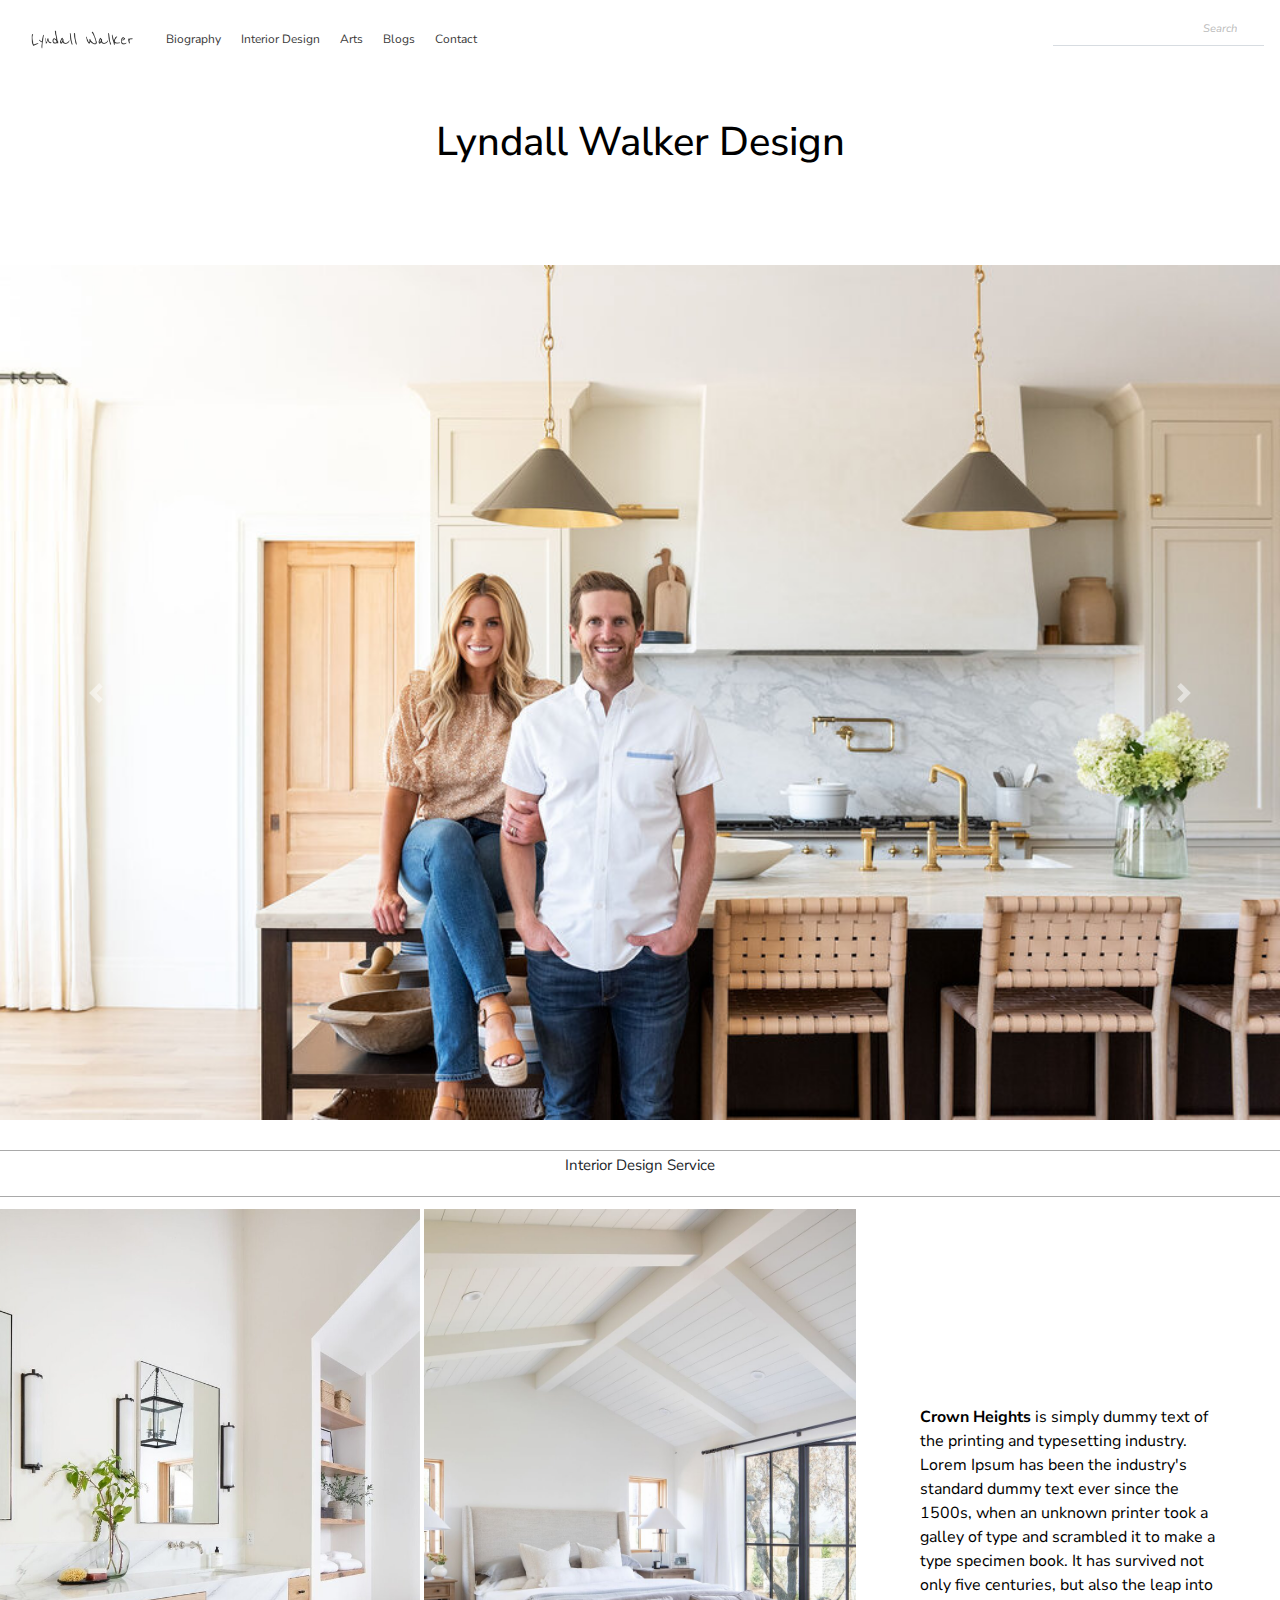
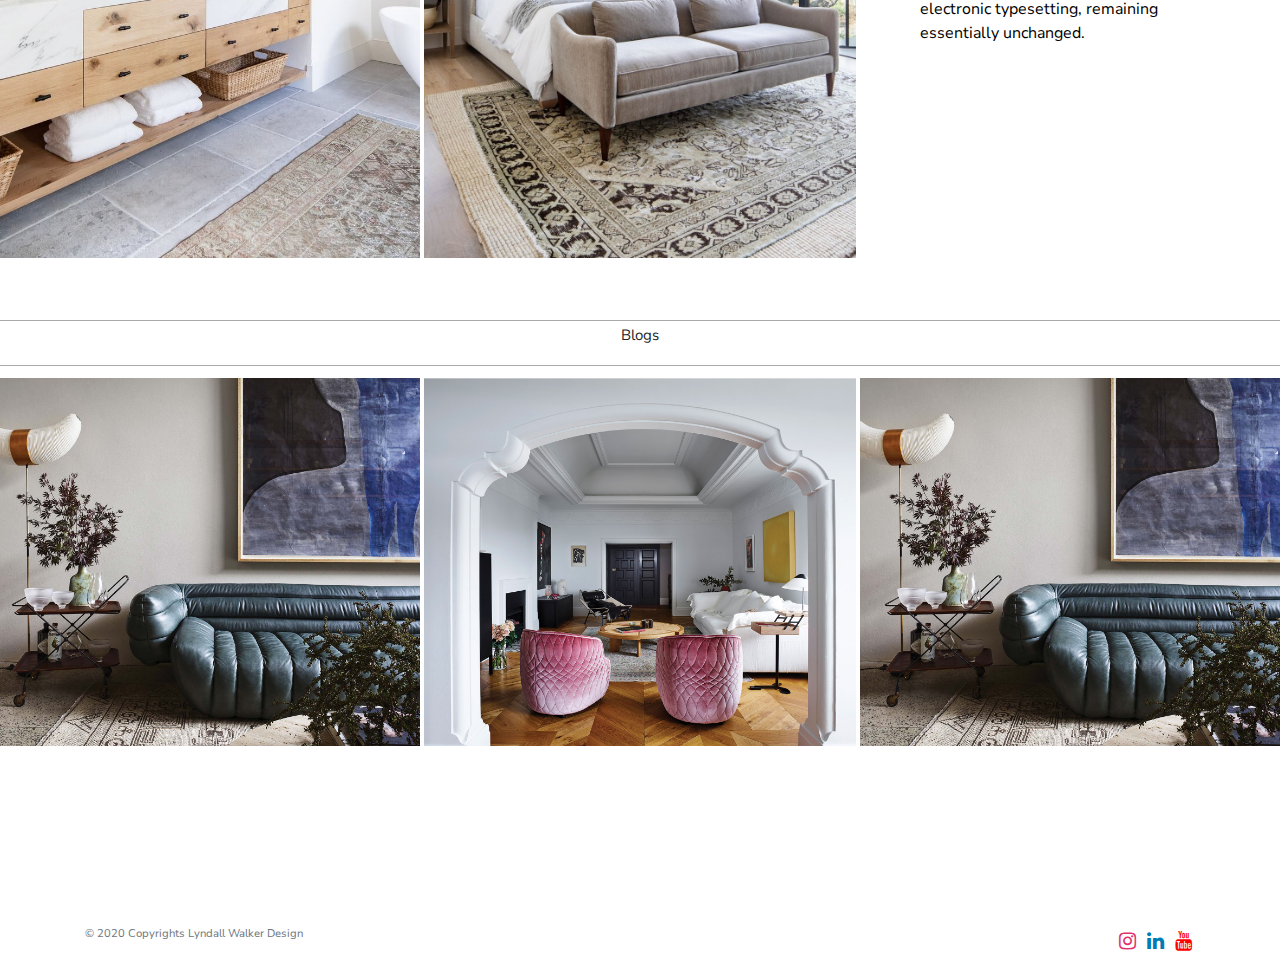
==== index.html @ 5442d8fb "Added files" ====
<!doctype html>
<html lang="en">
<head>
    <!-- Required meta tags -->
    <meta charset="utf-8">
    <meta name="viewport" content="width=device-width, initial-scale=1, shrink-to-fit=no">

    <!-- Bootstrap CSS -->
    <link rel="stylesheet" href="https://stackpath.bootstrapcdn.com/bootstrap/4.3.1/css/bootstrap.min.css" integrity="sha384-ggOyR0iXCbMQv3Xipma34MD+dH/1fQ784/j6cY/iJTQUOhcWr7x9JvoRxT2MZw1T" crossorigin="anonymous">
    <link rel="stylesheet" href="https://cdnjs.cloudflare.com/ajax/libs/font-awesome/4.7.0/css/font-awesome.min.css">
    <link href="https://fonts.googleapis.com/css2?family=Nunito+Sans:wght@400;900&display=swap" rel="stylesheet">

    <!-- Personal CSS -->
    <link rel="stylesheet" href="css/main.css">
    <link rel="stylesheet" href="css/index.css">

<title>Lyndall Walker Design</title>
</head>
<body>
<header>
    <nav class="navbar fixed-top navbar-expand-lg navbar-light">
        <div class="collapse navbar-collapse" id="navbarSupportedContent">
            <ul class="navbar-nav mr-auto">
                <li class="nav-item">
                    <a href="index.html"><img src="images/logo.png" alt="logo"></a>
                </li>
                <li class="nav-item">
                    <a class="button navButtons" href="about.html"> Biography </a>
                </li>
                <li class="nav-item">
                    <a class="button navButtons" href="interiorDesigns.html"> Interior Design </a>
                </li>
                <li class="nav-item">
                    <a class="button navButtons" href="arts.html"> Arts </a>
                </li>
<!--                <li class="nav-item dropdown">-->
<!--                    <a class="nav-link" href="#" id="navbarDropdownMenuLink" data-toggle="dropdown" aria-haspopup="false" aria-expanded="true"> Design Service </a>-->
<!--                    <div class="dropdown-menu" aria-labelledby="navbarDropdownMenuLink">-->
<!--                        <a class="dropdown-item" href="interiorDesigns.html">Interior Design</a>-->
<!--                        <a class="dropdown-item" href="arts.html">Arts</a>-->
<!--                    </div>-->
<!--                </li>-->
                <li class="nav-item">
                    <a class="button navButtons" href="blogs.html"> Blogs </a>
                </li>
                <li class="nav-item">
                    <a class="button navButtons" href="contact.html"> Contact </a>
                </li>
            </ul>
            <form class="form-inline my-2 my-lg-0">
                <div class="form-group mb-4">
                    <input type="search" placeholder="Search" class="form-control form-control-underlined">
                </div>
            </form>
        </div>
    </nav>
</header>
<main role="main">
    <section class="jumbotron text-center">
        <div class="headContainer">
            <h1 class="jumbotron-heading"><a href="index.html">Lyndall Walker Design </a></h1>
        </div>
    </section>
    <div class="container-fluid album">
        <div class="row">
            <div class="col noPadding">
                <div class="firstCarousel">
                    <div id="carouselExampleControls" class="carousel slide" data-ride="carousel">
                        <div class="carousel-inner">
                            <div class="carousel-item active">
                                <img class="d-block w-100" src="images/1.jpg" alt="First slide">
                            </div>
                            <div class="carousel-item">
                                <img class="d-block w-100" src="images/1.jpg" alt="Second slide">
                            </div>
                            <div class="carousel-item">
                                <img class="d-block w-100" src="images/1.jpg" alt="Third slide">
                            </div>
                        </div>
                        <a class="carousel-control-prev" href="#carouselExampleControls" role="button" data-slide="prev">
                            <span class="carousel-control-prev-icon" aria-hidden="true"></span>
                            <span class="sr-only">Previous</span>
                        </a>
                        <a class="carousel-control-next" href="#carouselExampleControls" role="button" data-slide="next">
                            <span class="carousel-control-next-icon" aria-hidden="true"></span>
                            <span class="sr-only">Next</span>
                        </a>
                    </div>
                </div>
            </div>
        </div>
    </div>

    <div class="textContainer">
        <p> Interior Design Service </p>
    </div>

    <div class="row">
        <div class="col">
            <a href="interiorDesigns.html">
                <img src="images/tour1.jpeg" alt="one" style="width:100%">
                <div class="overlay">
                    <div class="text">Crown Heights</div>
                </div>
            </a>
        </div>
        <div class="col">
            <a href="interiorDesigns.html">
                <img src="images/tour2.jpg" alt="three" style="width:100%">
                <div class="overlay">
                    <div class="text">Crown Heights</div>
                </div>
            </a>
        </div>
        <div class="col">
            <a href="interiorDesigns.html">
                <p><b>Crown Heights</b> is simply dummy text of
                    the printing and typesetting industry.
                    Lorem Ipsum has been the industry's standard
                    dummy text ever since the 1500s,
                    when an unknown printer took a galley
                    of type and scrambled it to make a type
                    specimen book. It has survived not only
                    five centuries, but also the leap into
                    electronic typesetting, remaining
                    essentially unchanged.</p>
            </a>
        </div>
    </div>

    <div class="textContainer">
        <p> Blogs </p>
    </div>
    <div class="row">
        <div class="col">
            <a href="blogs.html">
                <img src="images/pyke/square.jpg" alt="one" style="width:100%">
                <div class="overlay">
                    <div class="text">October 11 2020</div>
                </div>
            </a>
        </div>
        <div class="col">
            <a href="blogs.html">
                <img src="images/pyke/square2.jpg" alt="three" style="width:100%">
                <div class="overlay">
                    <div class="text">October 11 2020</div>
                </div>
            </a>
        </div>
        <div class="col">
            <a href="blogs.html">
                <img src="images/pyke/square.jpg" alt="three" style="width:100%">
                <div class="overlay">
                    <div class="text">October 11 2020</div>
                </div>
            </a>
        </div>
    </div>
    <div class="emptyContainer"></div>
</main>
<footer class="text-muted">
    <div class="container">
        <p class="float-right">
            <a href="https://www.instagram.com/lyndallwalker/" class="fa fa-instagram"></a>
            <a href="#" class="fa fa-linkedin"></a>
            <a href="#" class="fa fa-youtube"></a>
        </p>
        <!--        <p class="float-center">-->
        <!--            <a href="#" class="fa fa-facebook"></a>-->
        <!--        </p>-->
        <p class="float-left">
            &copy; 2020 Copyrights Lyndall Walker Design</p>
    </div>
</footer>


<!-- Optional JavaScript -->
<!-- jQuery first, then Popper.js, then Bootstrap JS -->
<script src="https://code.jquery.com/jquery-3.3.1.slim.min.js" integrity="sha384-q8i/X+965DzO0rT7abK41JStQIAqVgRVzpbzo5smXKp4YfRvH+8abtTE1Pi6jizo" crossorigin="anonymous"></script>
<script src="https://cdnjs.cloudflare.com/ajax/libs/popper.js/1.14.7/umd/popper.min.js" integrity="sha384-UO2eT0CpHqdSJQ6hJty5KVphtPhzWj9WO1clHTMGa3JDZwrnQq4sF86dIHNDz0W1" crossorigin="anonymous"></script>
<script src="https://stackpath.bootstrapcdn.com/bootstrap/4.3.1/js/bootstrap.min.js" integrity="sha384-JjSmVgyd0p3pXB1rRibZUAYoIIy6OrQ6VrjIEaFf/nJGzIxFDsf4x0xIM+B07jRM" crossorigin="anonymous"></script>
</body>
</html>
---- css/main.css ----
:root {
    --jumbotron-padding-y: 3rem;
}


body {
    font-family: 'Nunito Sans', sans-serif;
}


/* Navigation Bar */
.jumbotron {
    padding-top: var(--jumbotron-padding-y);
    padding-bottom: var(--jumbotron-padding-y);
    margin-bottom: 0;
    background-color: #FFFFFF;
}

@media (min-width: 768px) {
    .jumbotron {
        padding-top: calc(var(--jumbotron-padding-y) * 1.2);
        padding-bottom: calc(var(--jumbotron-padding-y) * 1.2);
    }
}
.jumbotron p:last-child {
    margin-bottom: 0;
}

/*.jumbotron-heading {*/
/*    font-weight: 400;*/
/*    font-size: 2.7em;*/
/*    margin-top: 0;*/
/*    margin-bottom: 30px;*/
/*}*/
/*.jumbotron .container {*/
/*    max-width: 40rem;*/
/*    margin-top: 0;*/
/*}*/

.jumbotron-heading a, a:hover {
    text-decoration: none;
    color: black;
}
.headContainer {
    text-align: center;
    padding: 10px;
    margin-top: 50px;
    height: 100px;
}

.navbar {
    background-color: white;
    opacity: 80%;
    font-size: 0.8em;
}
.nav-link a {
    color: black;
}
.nav-item img {
    width: 110px;
    margin-top: 8px;
    margin-left: 10px;
    margin-right: 20px;
}
.nav-item a {
    color: black;
}



/* Buttons */
.button {
    background-color: #FFFFFF;
    border: none;
    padding: 3px;
    color: black;
    text-align: center;
    text-decoration: none;
    display: inline-block;
    font-size: 14px;
    margin: 4px 4px;
    transition-duration: 0.4s;
    cursor: pointer;
}

/*.buttons {*/
/*    background-color: white;*/
/*    color: darkslategray;*/
/*    text-decoration: none;*/
/*}*/

/*.buttons:hover {*/
/*    color: floralwhite;*/
/*    text-decoration: none;*/
/*}*/

/*NavBar*/
.navButtons {
    background-color: white;
    color: black;
    padding: 6px;
    font-size: 12px;
}
.navButtons:hover {
    color: black;
    text-decoration: none;
}
.dropdown {
    color:black;
    padding: 1px;
    text-decoration: none;
}

.dropdown-menu {
    padding: 0;
    border: none;
}

.dropdown-item {
    font-size: 12px;
}


.searchButton {
    background-color: white;
    color: black;
    font-size: 13px;
}
.searchButton:hover {
    color: antiquewhite;
    text-decoration: none;
}

/* Footer */
footer {
    padding-top: 3rem;
    padding-bottom: 3rem;
}
footer p {
    margin-bottom: .25rem;
    font-size: 0.7em;
    text-align: left;
}
footer a {
    color: darkslategray;
}
footer a:hover {
    color: antiquewhite;
    text-decoration: none;
}
.box-shadow {
    box-shadow: 0 .25rem .75rem rgba(0, 0, 0, .05);
}

.form-control:focus {
    box-shadow: none;
    color: darkslategray;
}
.form-control-underlined {
    border-width: 0;
    border-bottom-width: 1px;
    border-radius: 0;
    padding-left: 0;
}
.form-control::placeholder {
    font-size: 11px;
    color: #aaa;
    font-style: italic;
    text-align: right;
 }

.fa {
    font-size: 20px;
    width: 15px;
    text-align: center;
    text-decoration: none;
    margin: 5px 5px;
}
.fa:hover {
    opacity: 0.7;
}

.fa-linkedin {
    color: #007bb5;
}
.fa-instagram {
    color: #E1306C;
}
.fa-youtube {
    color: #FF0000;
}
---- css/index.css ----
.noPadding {
    padding: 0 !important;
    margin: 0 !important;
}

.carousel {
    height: 108%;
    width: 100%;
    margin: 0;
    padding: 0;
}

.textContainer {
    font-size: 15px;
    text-align: center;
    margin-top: 30px;
    margin-bottom: 10px;
    border-bottom: 1px solid darkgrey;
    border-top: 1px solid darkgrey;
    padding: 3px;
}

.emptyContainer {
    padding: 50px;
}

.row {
    display: flex;
    align-items: center;
    justify-content: center;
}

.col {
    padding: 2px;
    margin-bottom: 30px;
    position: relative;
    width: 100%;
}
.col:hover .overlay {
    opacity: 0.6;
}
.overlay {
    position: absolute;
    top: 0;
    bottom: 0;
    left: 0;
    right: 0;
    height: 100%;
    width: 100%;
    opacity: 0;
    transition: .5s ease;
    background-color: whitesmoke;
}
.text {
    color: black;
    font-size: 20px;
    position: absolute;
    top: 50%;
    left: 50%;
    -webkit-transform: translate(-50%, -50%);
    -ms-transform: translate(-50%, -50%);
    transform: translate(-50%, -50%);
    text-align: center;
}

.col p {
    padding: 60px;
    text-decoration: none;
    color: black;
    text-align: left;

}
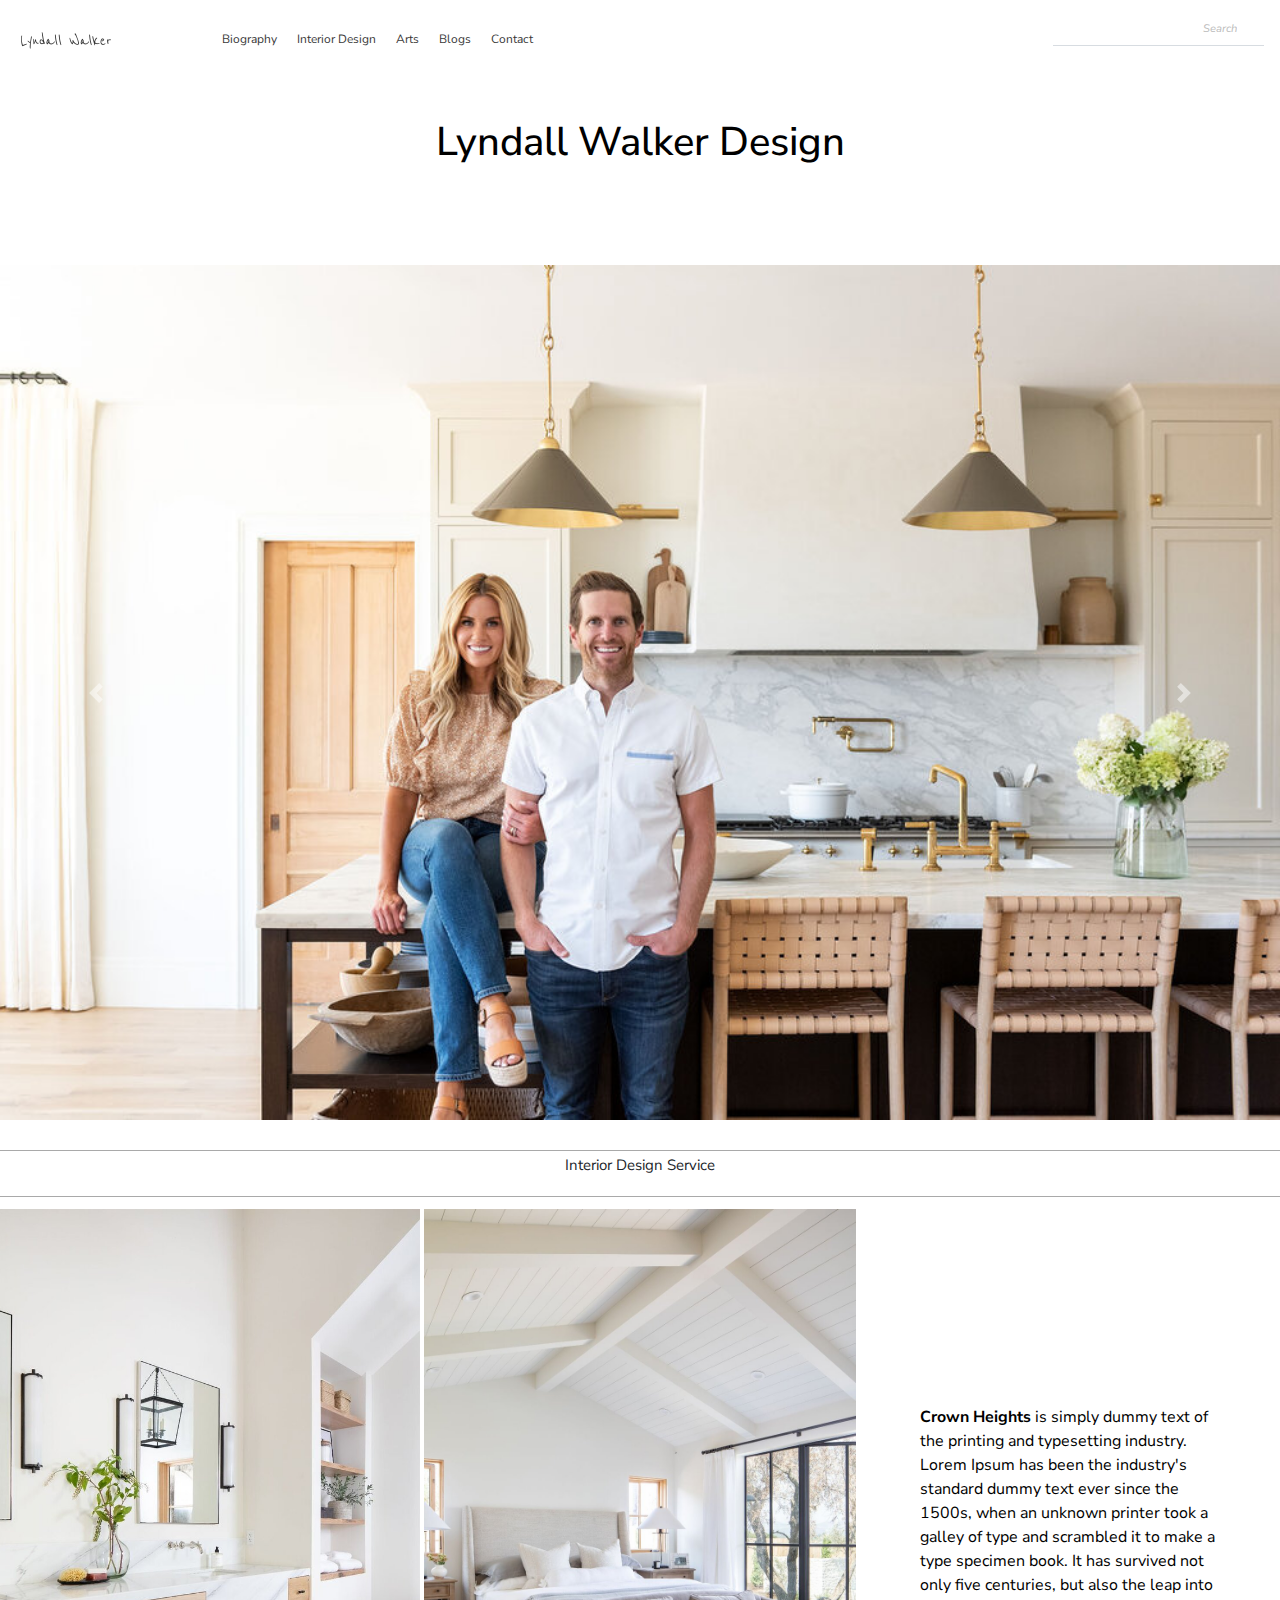
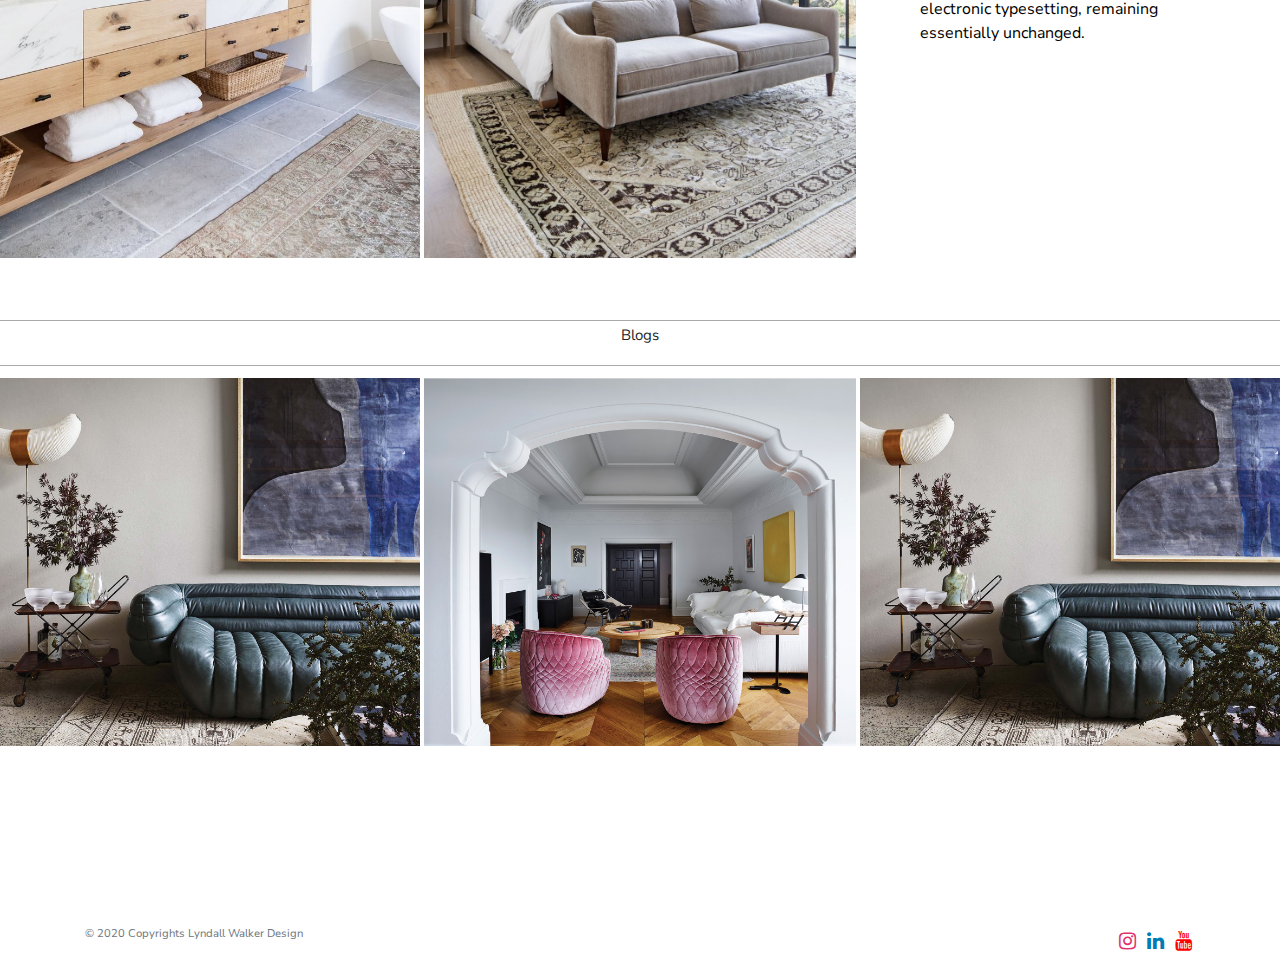
==== commit 32d8168a: "c" ====
--- a/index.html
+++ b/index.html
@@ -18,14 +18,20 @@
 </head>
 <body>
 <header>
-    <nav class="navbar fixed-top navbar-expand-lg navbar-light">
-        <div class="collapse navbar-collapse" id="navbarSupportedContent">
+    <nav class="navbar fixed-top navbar-expand-sm navbar-light">
+        <a class="navbar-brand" href="index.html" style="margin-right:0;">
+            <img src="images/logo.png" alt="logo" style="width: 50%;">
+        </a>
+        <button class="navbar-toggler" type="button" data-toggle="collapse" data-target="#navbarSupportedContent" aria-controls="navbarSupportedContent" aria-expanded="false" aria-label="Toggle navigation">
+            <span class="navbar-toggler-icon"></span>
+        </button>
+        <div class="navbar-collapse collapse" id="navbarSupportedContent">
             <ul class="navbar-nav mr-auto">
-                <li class="nav-item">
-                    <a href="index.html"><img src="images/logo.png" alt="logo"></a>
-                </li>
-                <li class="nav-item">
-                    <a class="button navButtons" href="about.html"> Biography </a>
+<!--                <li class="nav-item">-->
+<!--                    <a href="index.html"><img src="images/logo.png" alt="logo"></a>-->
+<!--                </li>-->
+                <li class="nav-item active">
+                    <a class="button navButtons" href="about.html"> Biography <span class="sr-only">(current)</span> </a>
                 </li>
                 <li class="nav-item">
                     <a class="button navButtons" href="interiorDesigns.html"> Interior Design </a>
@@ -33,13 +39,6 @@
                 <li class="nav-item">
                     <a class="button navButtons" href="arts.html"> Arts </a>
                 </li>
-<!--                <li class="nav-item dropdown">-->
-<!--                    <a class="nav-link" href="#" id="navbarDropdownMenuLink" data-toggle="dropdown" aria-haspopup="false" aria-expanded="true"> Design Service </a>-->
-<!--                    <div class="dropdown-menu" aria-labelledby="navbarDropdownMenuLink">-->
-<!--                        <a class="dropdown-item" href="interiorDesigns.html">Interior Design</a>-->
-<!--                        <a class="dropdown-item" href="arts.html">Arts</a>-->
-<!--                    </div>-->
-<!--                </li>-->
                 <li class="nav-item">
                     <a class="button navButtons" href="blogs.html"> Blogs </a>
                 </li>
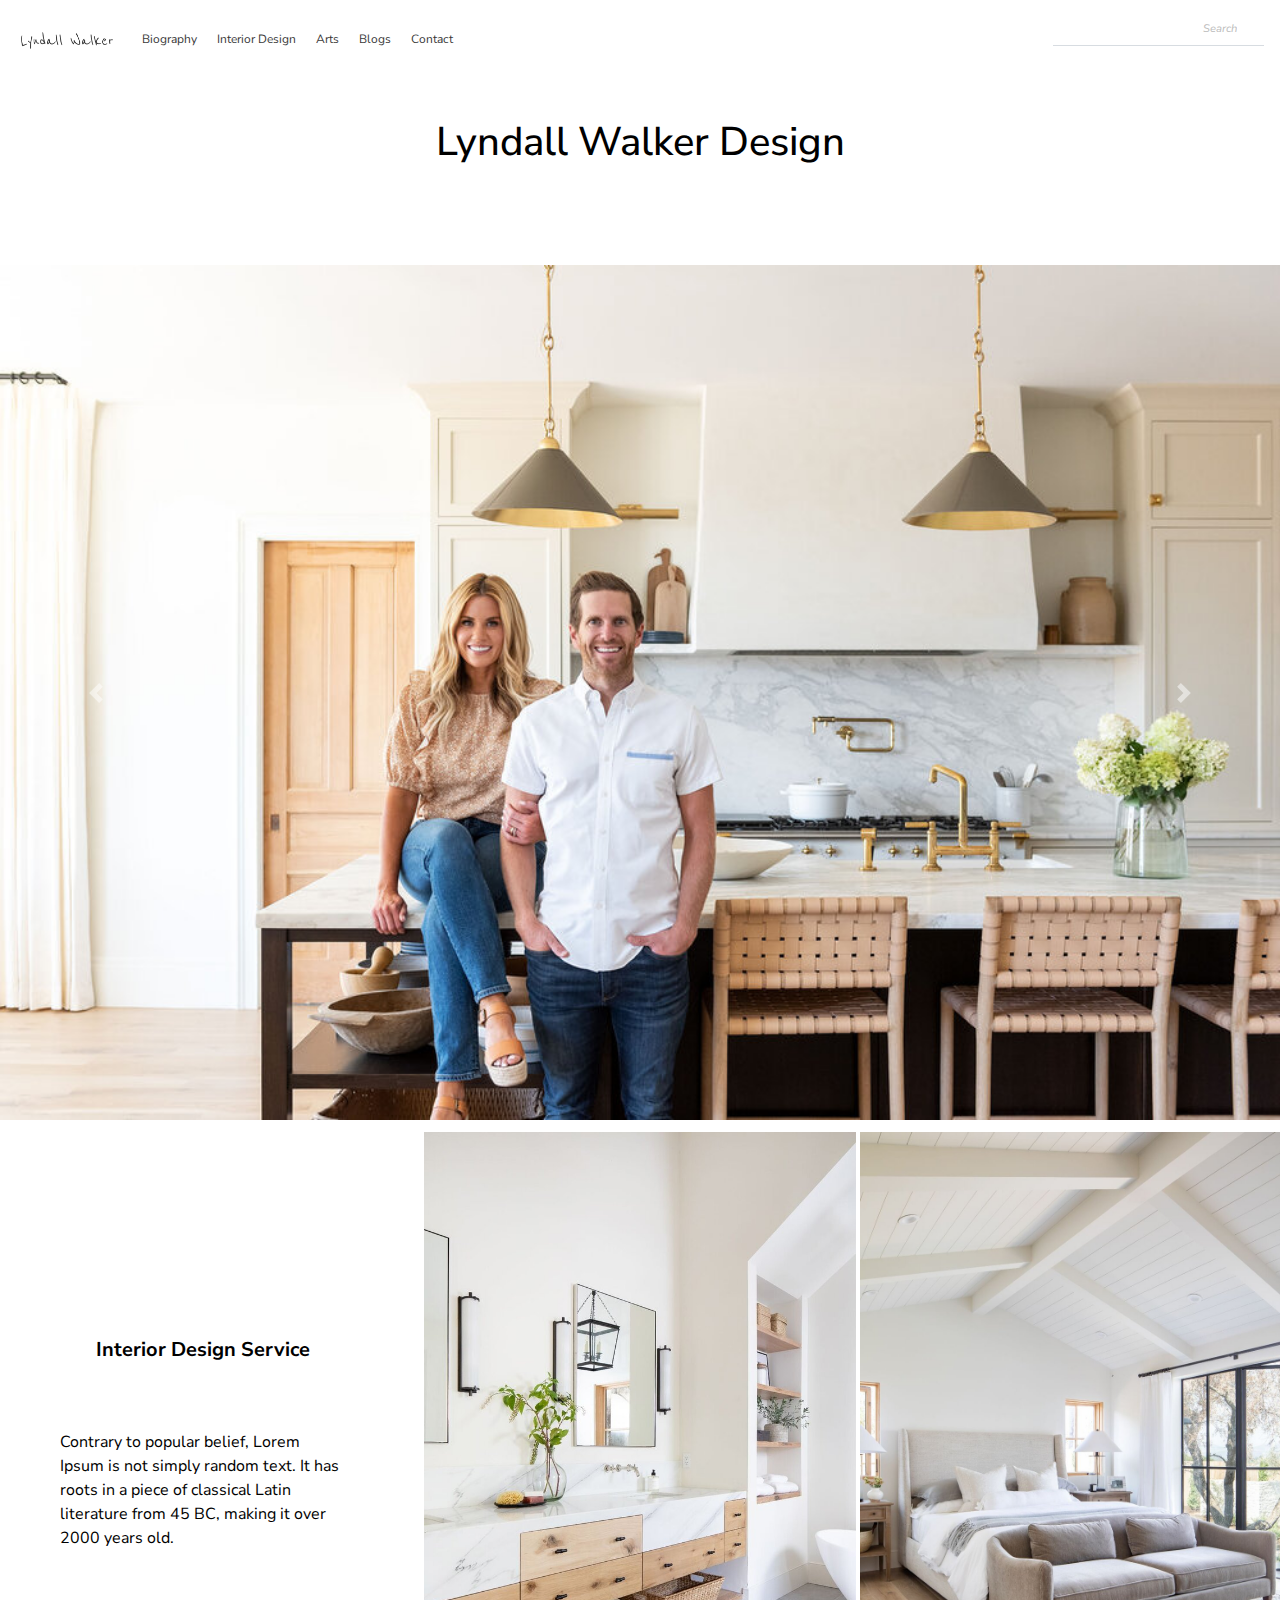
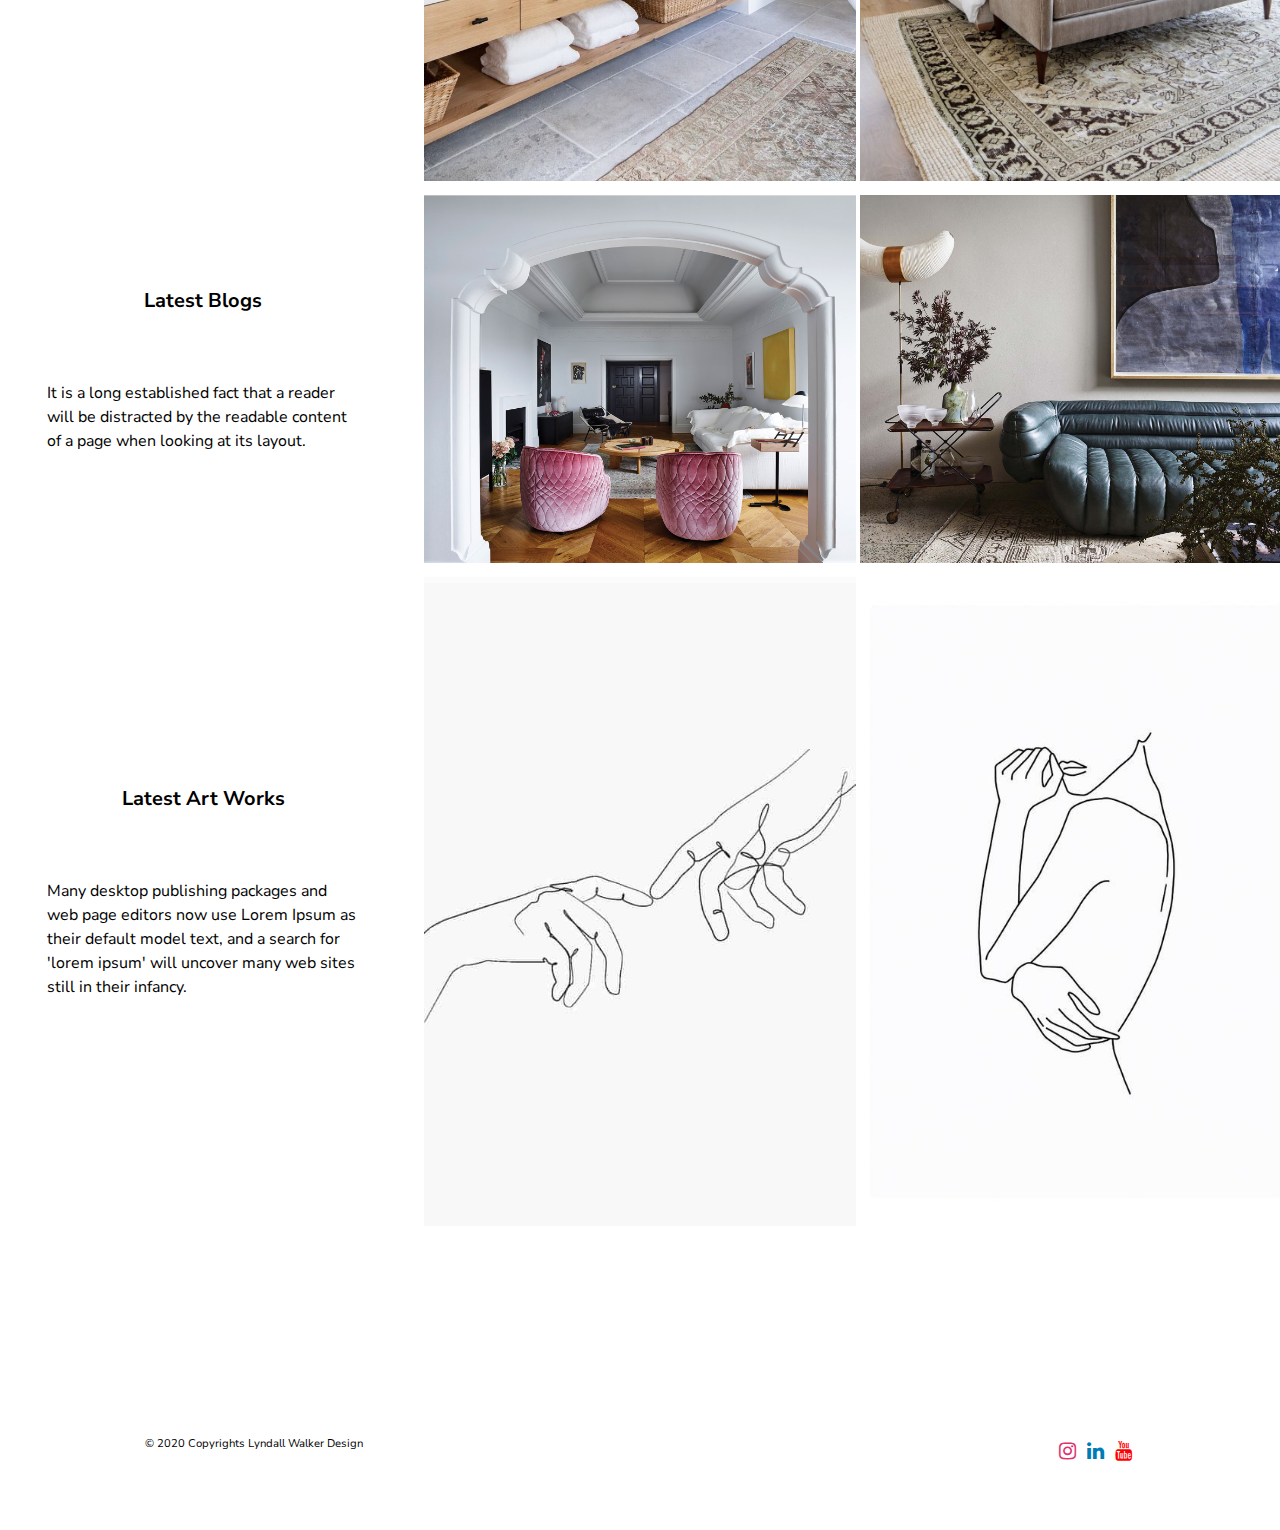
==== commit 26b1e753: "fixed index" ====
--- a/index.html
+++ b/index.html
@@ -19,17 +19,14 @@
 <body>
 <header>
     <nav class="navbar fixed-top navbar-expand-sm navbar-light">
-        <a class="navbar-brand" href="index.html" style="margin-right:0;">
-            <img src="images/logo.png" alt="logo" style="width: 50%;">
+        <a class="navbar-brand" href="index.html">
+            <img src="images/logo.png" alt="logo" style="width: 100px;">
         </a>
         <button class="navbar-toggler" type="button" data-toggle="collapse" data-target="#navbarSupportedContent" aria-controls="navbarSupportedContent" aria-expanded="false" aria-label="Toggle navigation">
             <span class="navbar-toggler-icon"></span>
         </button>
         <div class="navbar-collapse collapse" id="navbarSupportedContent">
             <ul class="navbar-nav mr-auto">
-<!--                <li class="nav-item">-->
-<!--                    <a href="index.html"><img src="images/logo.png" alt="logo"></a>-->
-<!--                </li>-->
                 <li class="nav-item active">
                     <a class="button navButtons" href="about.html"> Biography <span class="sr-only">(current)</span> </a>
                 </li>
@@ -90,12 +87,23 @@
         </div>
     </div>
 
-    <div class="textContainer">
-        <p> Interior Design Service </p>
-    </div>
-
-    <div class="row">
-        <div class="col">
+<!--    <div class="textContainer">-->
+<!--        <p> Interior Design Service </p>-->
+<!--    </div>-->
+
+    <div class="row align-items-center">
+        <div class="col-12 col-md-4">
+            <a href="interiorDesigns.html">
+                <h3>Interior Design Service</h3>
+                <p>
+                    Contrary to popular belief, Lorem Ipsum
+                    is not simply random text. It has roots
+                    in a piece of classical Latin literature
+                    from 45 BC, making it over 2000 years old.
+                </p>
+            </a>
+        </div>
+        <div class="col-12 col-md-4 special">
             <a href="interiorDesigns.html">
                 <img src="images/tour1.jpeg" alt="one" style="width:100%">
                 <div class="overlay">
@@ -103,43 +111,29 @@
                 </div>
             </a>
         </div>
-        <div class="col">
+        <div class="col-12 col-md-4 special">
             <a href="interiorDesigns.html">
                 <img src="images/tour2.jpg" alt="three" style="width:100%">
                 <div class="overlay">
-                    <div class="text">Crown Heights</div>
-                </div>
-            </a>
-        </div>
-        <div class="col">
-            <a href="interiorDesigns.html">
-                <p><b>Crown Heights</b> is simply dummy text of
-                    the printing and typesetting industry.
-                    Lorem Ipsum has been the industry's standard
-                    dummy text ever since the 1500s,
-                    when an unknown printer took a galley
-                    of type and scrambled it to make a type
-                    specimen book. It has survived not only
-                    five centuries, but also the leap into
-                    electronic typesetting, remaining
-                    essentially unchanged.</p>
-            </a>
-        </div>
-    </div>
-
-    <div class="textContainer">
-        <p> Blogs </p>
-    </div>
-    <div class="row">
-        <div class="col">
-            <a href="blogs.html">
-                <img src="images/pyke/square.jpg" alt="one" style="width:100%">
-                <div class="overlay">
-                    <div class="text">October 11 2020</div>
-                </div>
-            </a>
-        </div>
-        <div class="col">
+                    <div class="text">Bushwish</div>
+                </div>
+            </a>
+        </div>
+    </div>
+
+    <div class="row align-items-center">
+        <div class="col-12 col-md-4 special">
+            <a href="blogs.html">
+                <h3>Latest Blogs</h3>
+                <p>
+                    It is a long established fact that a
+                    reader will be distracted by the readable
+                    content of a page when looking at its layout.
+
+                </p>
+            </a>
+        </div>
+        <div class="col-12 col-md-4 special">
             <a href="blogs.html">
                 <img src="images/pyke/square2.jpg" alt="three" style="width:100%">
                 <div class="overlay">
@@ -147,7 +141,7 @@
                 </div>
             </a>
         </div>
-        <div class="col">
+        <div class="col-12 col-md-4 special">
             <a href="blogs.html">
                 <img src="images/pyke/square.jpg" alt="three" style="width:100%">
                 <div class="overlay">
@@ -156,7 +150,42 @@
             </a>
         </div>
     </div>
+
+    <div class="row align-items-center">
+        <div class="col-12 col-md-4 special">
+            <a href="blogs.html">
+                <h3>Latest Art Works</h3>
+                <p>
+                    Many desktop publishing packages and
+                    web page editors now use Lorem Ipsum as
+                    their default model text, and a search for
+                    'lorem ipsum' will uncover many web sites
+                    still in their infancy.
+
+                </p>
+            </a>
+        </div>
+        <div class="col-12 col-md-4 special">
+            <a href="arts.html">
+                <img src="images/arts/2.jpg" alt="three" style="width:100%">
+                <div class="overlay">
+                    <div class="text">October 11 2020</div>
+                </div>
+            </a>
+        </div>
+        <div class="col-12 col-md-4 special">
+            <a href="arts.html">
+                <img src="images/arts/3.jpg" alt="three" style="width:100%">
+                <div class="overlay">
+                    <div class="text">October 11 2020</div>
+                </div>
+            </a>
+        </div>
+    </div>
+
+
     <div class="emptyContainer"></div>
+
 </main>
 <footer class="text-muted">
     <div class="container">
--- a/css/index.css
+++ b/css/index.css
@@ -10,33 +10,33 @@
     padding: 0;
 }
 
-.textContainer {
-    font-size: 15px;
-    text-align: center;
-    margin-top: 30px;
-    margin-bottom: 10px;
-    border-bottom: 1px solid darkgrey;
-    border-top: 1px solid darkgrey;
-    padding: 3px;
-}
+/*.textContainer {*/
+/*    font-size: 15px;*/
+/*    text-align: center;*/
+/*    margin-top: 30px;*/
+/*    margin-bottom: 10px;*/
+/*    !*border-bottom: 1px solid darkgrey;*!*/
+/*    !*border-top: 1px solid darkgrey;*!*/
+/*    padding: 3px;*/
+/*}*/
 
 .emptyContainer {
     padding: 50px;
 }
 
-.row {
-    display: flex;
-    align-items: center;
-    justify-content: center;
-}
+/*.row {*/
+/*    display: flex;*/
+/*    align-items: center;*/
+/*    justify-content: center;*/
+/*}*/
 
-.col {
+.special {
     padding: 2px;
-    margin-bottom: 30px;
+    margin-top: 10px;
     position: relative;
     width: 100%;
 }
-.col:hover .overlay {
+.special:hover .overlay {
     opacity: 0.6;
 }
 .overlay {
@@ -51,6 +51,7 @@
     transition: .5s ease;
     background-color: whitesmoke;
 }
+
 .text {
     color: black;
     font-size: 20px;
@@ -63,10 +64,20 @@
     text-align: center;
 }
 
-.col p {
+h3 {
+    font-size: 20px;
+    font-weight: bold;
+    padding-top: 60px;
+    padding-left: 60px;
+    padding-right: 60px;
+    text-decoration: none;
+    color: black;
+    text-align: center;
+}
+
+p {
     padding: 60px;
     text-decoration: none;
     color: black;
     text-align: left;
-
 }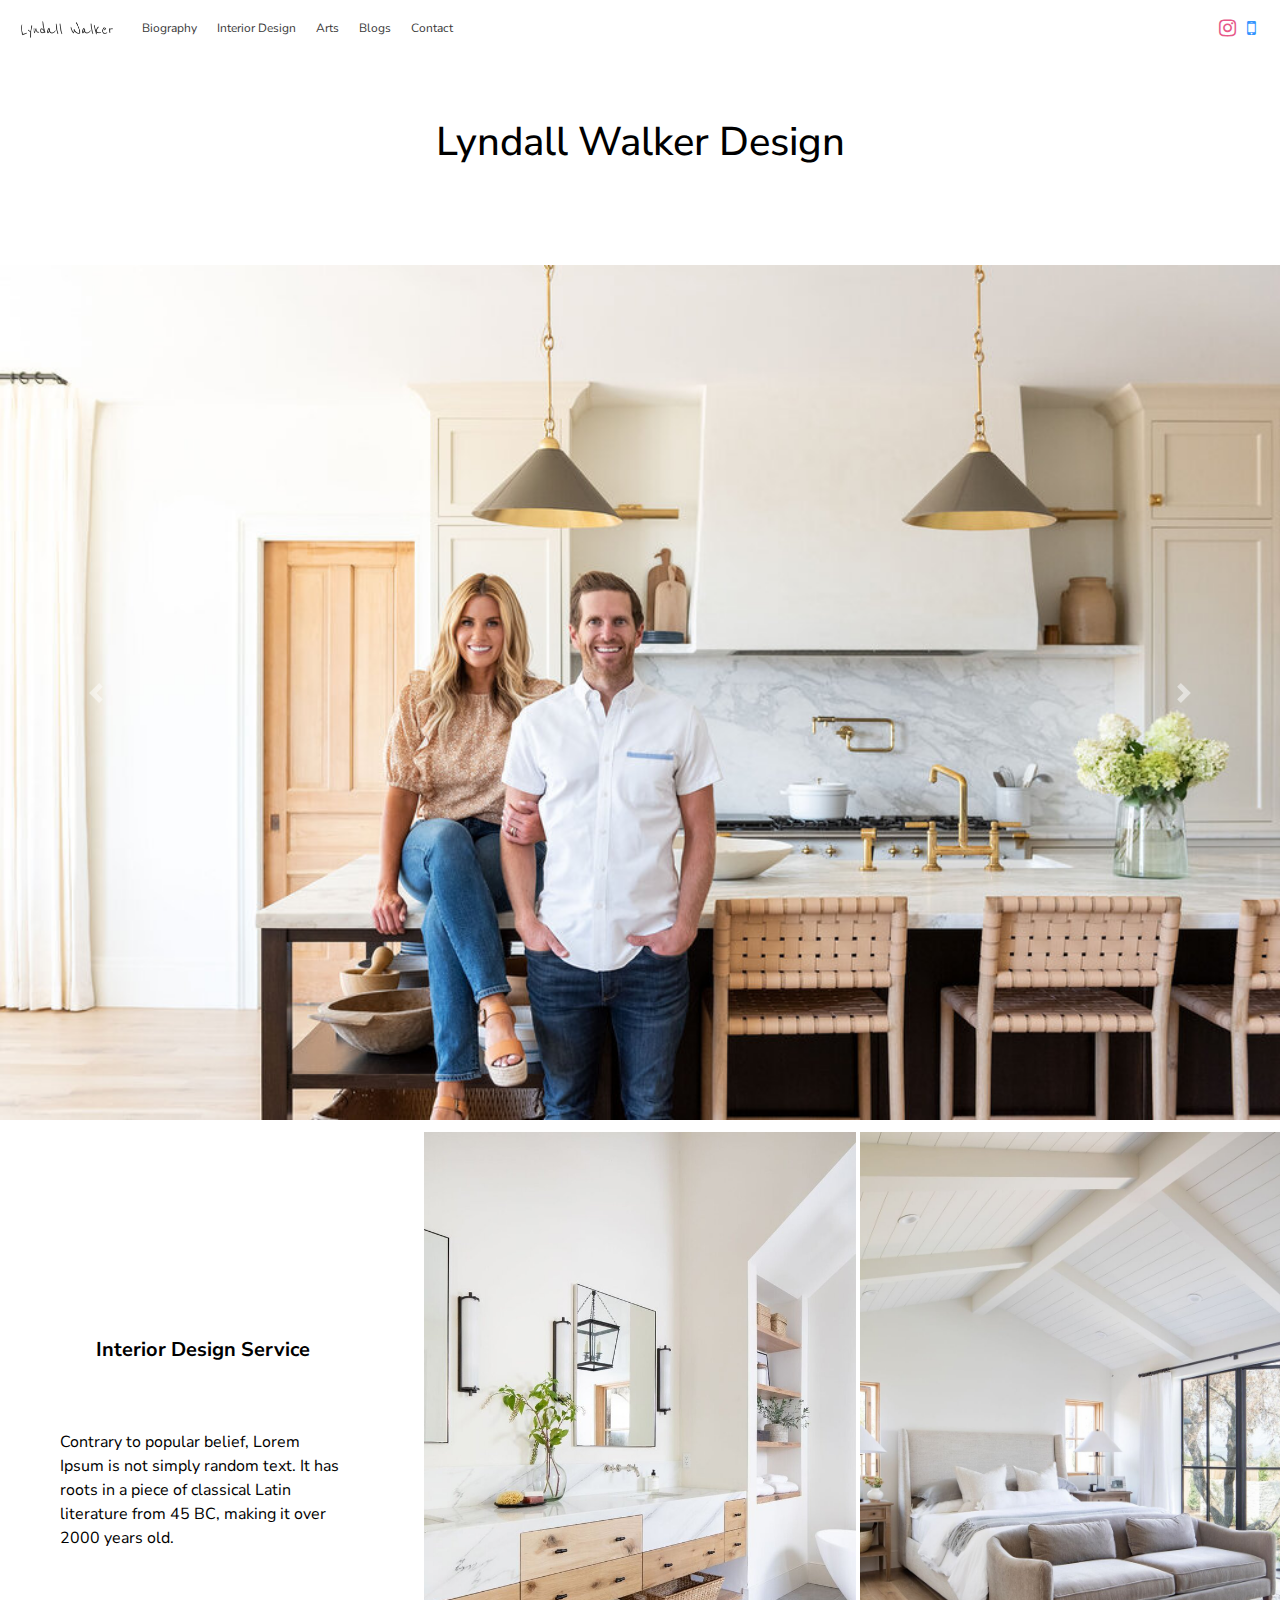
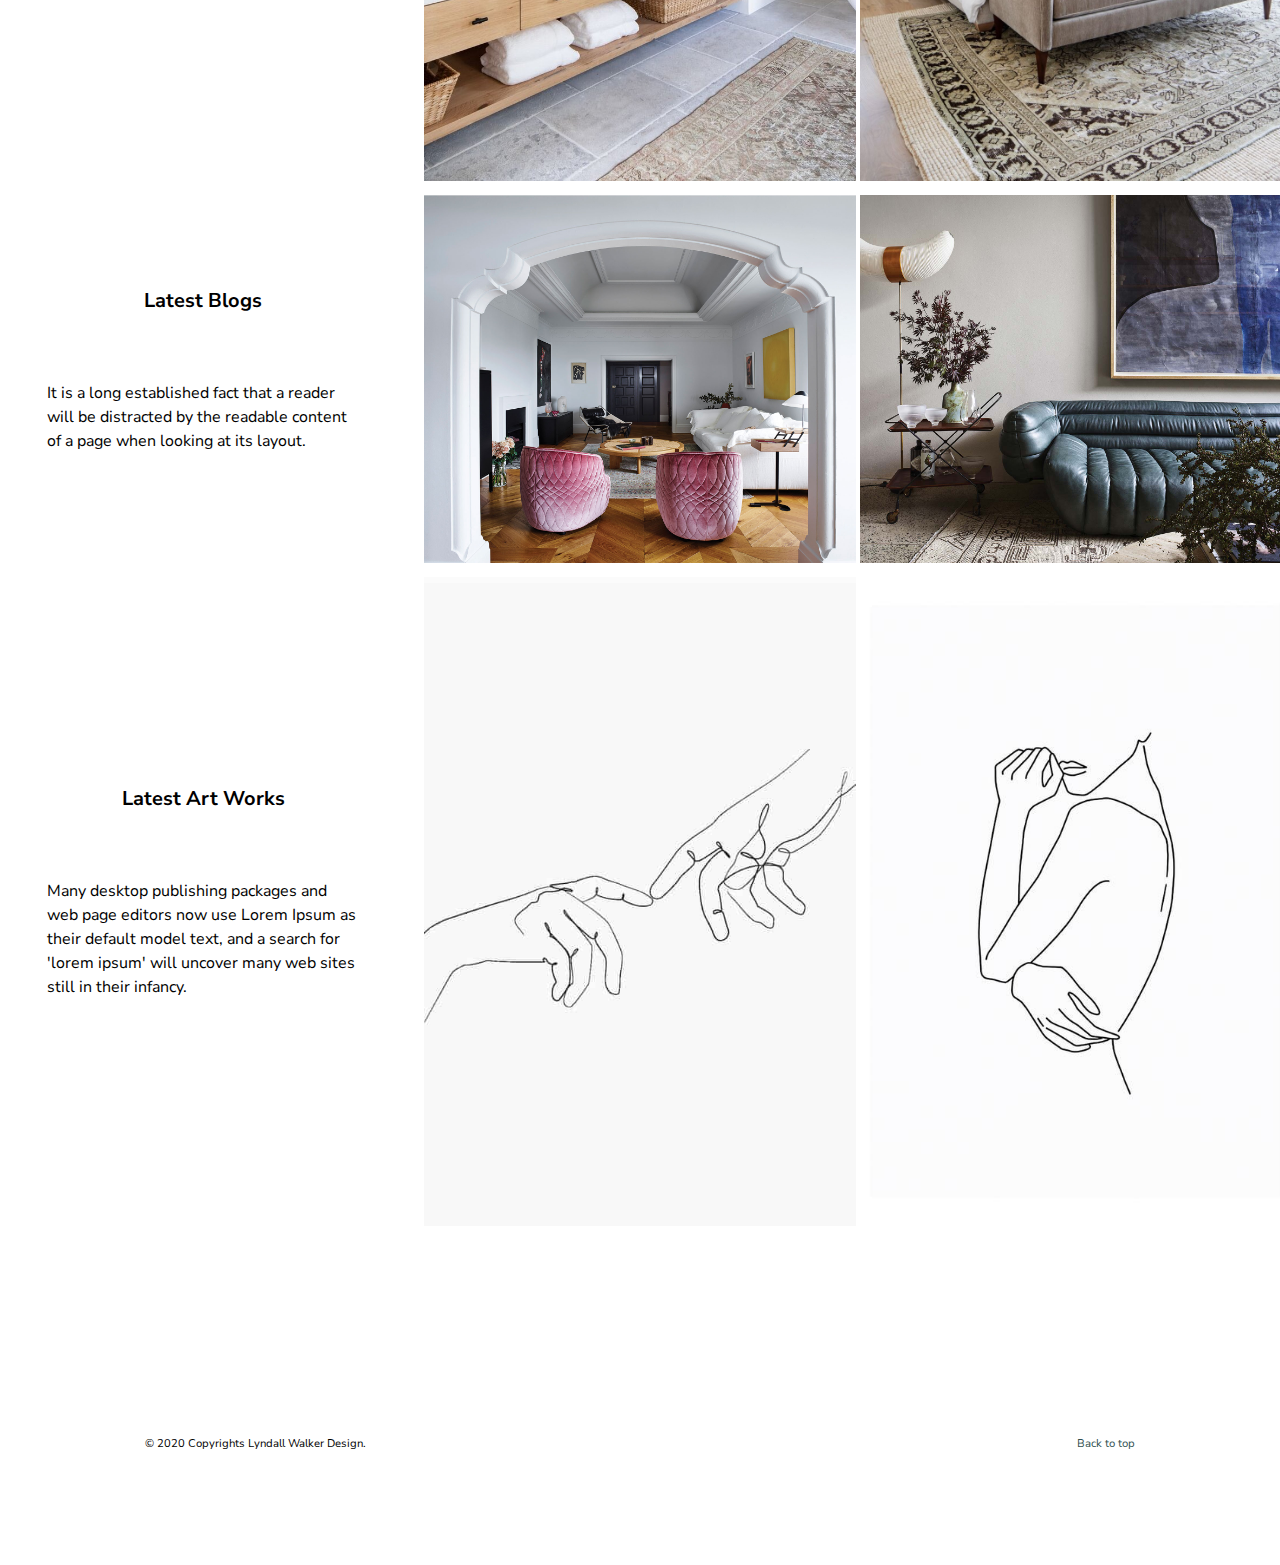
==== commit c7bb2cdc: "Final fix" ====
--- a/index.html
+++ b/index.html
@@ -43,11 +43,8 @@
                     <a class="button navButtons" href="contact.html"> Contact </a>
                 </li>
             </ul>
-            <form class="form-inline my-2 my-lg-0">
-                <div class="form-group mb-4">
-                    <input type="search" placeholder="Search" class="form-control form-control-underlined">
-                </div>
-            </form>
+            <a href="https://www.instagram.com/lyndallwalker/" class="fa fa-instagram"></a>
+            <a href="contactInfo.html" class="fa fa-mobile-phone"></a>
         </div>
     </nav>
 </header>
@@ -153,7 +150,7 @@
 
     <div class="row align-items-center">
         <div class="col-12 col-md-4 special">
-            <a href="blogs.html">
+            <a href="arts.html">
                 <h3>Latest Art Works</h3>
                 <p>
                     Many desktop publishing packages and
@@ -187,19 +184,10 @@
     <div class="emptyContainer"></div>
 
 </main>
-<footer class="text-muted">
-    <div class="container">
-        <p class="float-right">
-            <a href="https://www.instagram.com/lyndallwalker/" class="fa fa-instagram"></a>
-            <a href="#" class="fa fa-linkedin"></a>
-            <a href="#" class="fa fa-youtube"></a>
-        </p>
-        <!--        <p class="float-center">-->
-        <!--            <a href="#" class="fa fa-facebook"></a>-->
-        <!--        </p>-->
-        <p class="float-left">
-            &copy; 2020 Copyrights Lyndall Walker Design</p>
-    </div>
+
+<footer class="container">
+    <p class="float-right"><a href="#">Back to top</a></p>
+    <p>&copy; 2020 Copyrights Lyndall Walker Design.</p>
 </footer>
 
 
